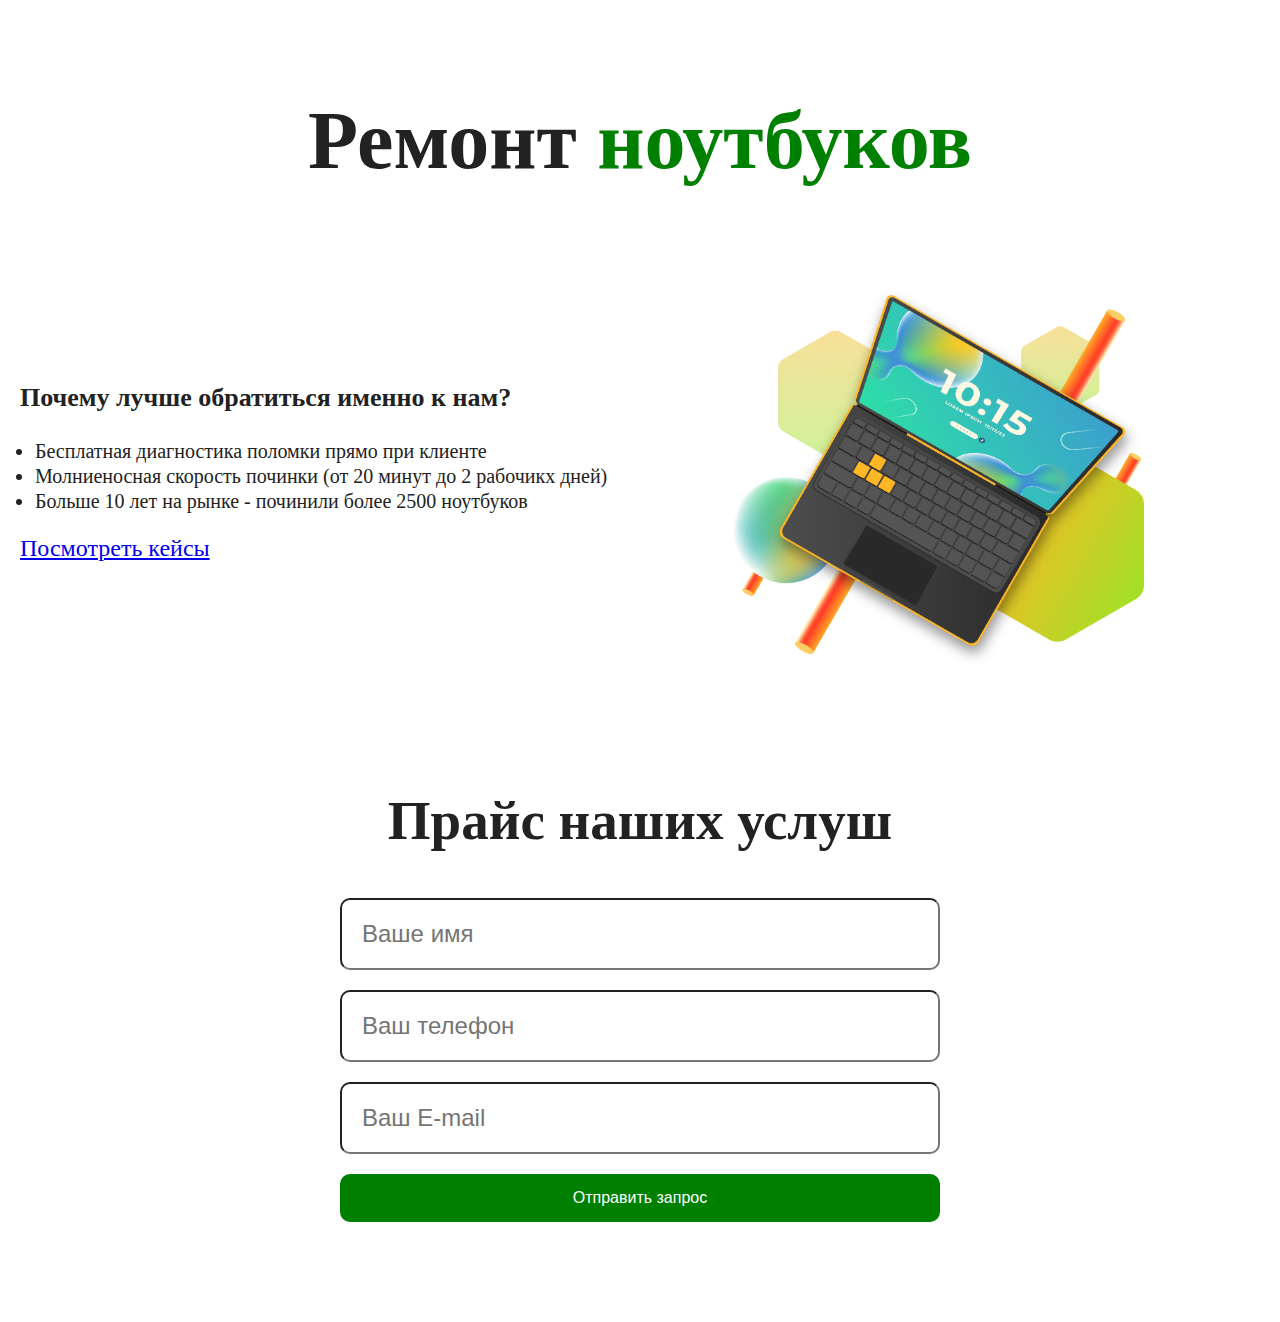
==== index.html @ cd49e436 "ДЗ2" ====
<!DOCTYPE html>
<html lang="ru">
<head>
  <meta charset="UTF-8">
  <meta http-equiv="X-UA-Compatible" content="IE=edge">
  <meta name="viewport" content="width=device-width, initial-scale=1.0">
  <link rel="stylesheet" href="css/reset.css">
  <link rel="stylesheet" href="css/style.css">
  <title>Document</title>
</head>
<body>
  <header class="header"></header>
  <main class="main">

    <section class="intro">
      <div class="wrapper">
        <h1 class="intro__title">Ремонт <span class="intro__spn">ноутбуков</span></h1>
        <div class="intro__block">
          <div class="intro__texts">
            <h2 class="intro__texts-title">Почему лучше обратиться именно к нам?</h2>
            <ul class="intro__texts-list">
              <li class="intro__texts-item">Бесплатная диагностика поломки прямо при клиенте</li>
              <li class="intro__texts-item">Молниеносная скорость починки (от 20 минут до 2 рабочикх дней)</li>
              <li class="intro__texts-item">Больше 10 лет на рынке - починили более 2500 ноутбуков</li>
            </ul>
            <a href="#!" class="intro__texts-link">Посмотреть кейсы</a>
          </div>
          <img src="img/image2.png" alt="Ремонт ноутбуков" class="intro__img">
        </div>
      </div>
    </section>

    <section class="form">
      <div class="wrapper">
        <h2 class="form__title">Прайс наших услуш</h2>
          <form action="#!" class="form__body">
            <input type="text" class="form__input" placeholder="Ваше имя">
            <input type="tel" class="form__input" placeholder="Ваш телефон">
            <input type="email" class="form__input" placeholder="Ваш E-mail">
            <input type="button" class="form__btn" value="Отправить запрос">
          </form>
      </div>
    </section>

  </main>
  <footer class="footer"></footer>
</body>
</html>
---- css/style.css ----
html {
  -webkit-box-sizing: border-box;
          box-sizing: border-box;
}
*, *::before, *::after {
  -webkit-box-sizing: inherit;
          box-sizing: inherit;
}

.wrapper {
  max-width: 1240px;
  margin: 0 auto;
}

.intro {
  padding: 100px 0;
}

.intro__title {
  text-align: center;
  font-size: 82px;
  font-weight: 700;
  margin-bottom: 70px;
}

.intro__spn {
  color:green;
}

.intro__block {
  display: flex;
  flex-wrap: wrap;
  justify-content: space-between;
  align-items: center;
}

.intro__texts {
  width: 48%;
}

.intro__img {
  width: 52%;
}

.intro__texts-title {
  font-size: 26px;
  font-weight: 700;
  margin-bottom: 30px;
}

.intro__texts-list {
  margin-left: 15px;
}

.intro__texts-item {
  font-size: 20px;
  margin-bottom: 5px;
}

.intro__texts-item:last-child {
  margin-bottom: 0;
}

.intro__texts-link {
  display: inline-block;
  margin-top: 25px;
  font-size: 24px;
}

.form {
  margin-bottom: 100px;
}

.form__title {
  font-size: 55px;
  font-weight: 700;
  text-align: center;
  margin-bottom: 50px;
}

.form__body {
  display: flex;
  flex-direction: column;
  align-items: center;
  flex-wrap: wrap;
}

.form__input {
  padding: 20px 0px 20px 20px;
  font-size: 24px;
  min-width: 600px;
  font-weight: 500;
  border-radius: 10px;
  margin-bottom: 20px;
}

.form__btn {
  min-width: 600px;
  text-align: center;
  padding: 15px 0;
  border-radius: 10px;
  background: green;
  color: white;
  border: none;
  transition: 0.2s all;
}

.form__btn:hover {
  background: darkgreen;
}
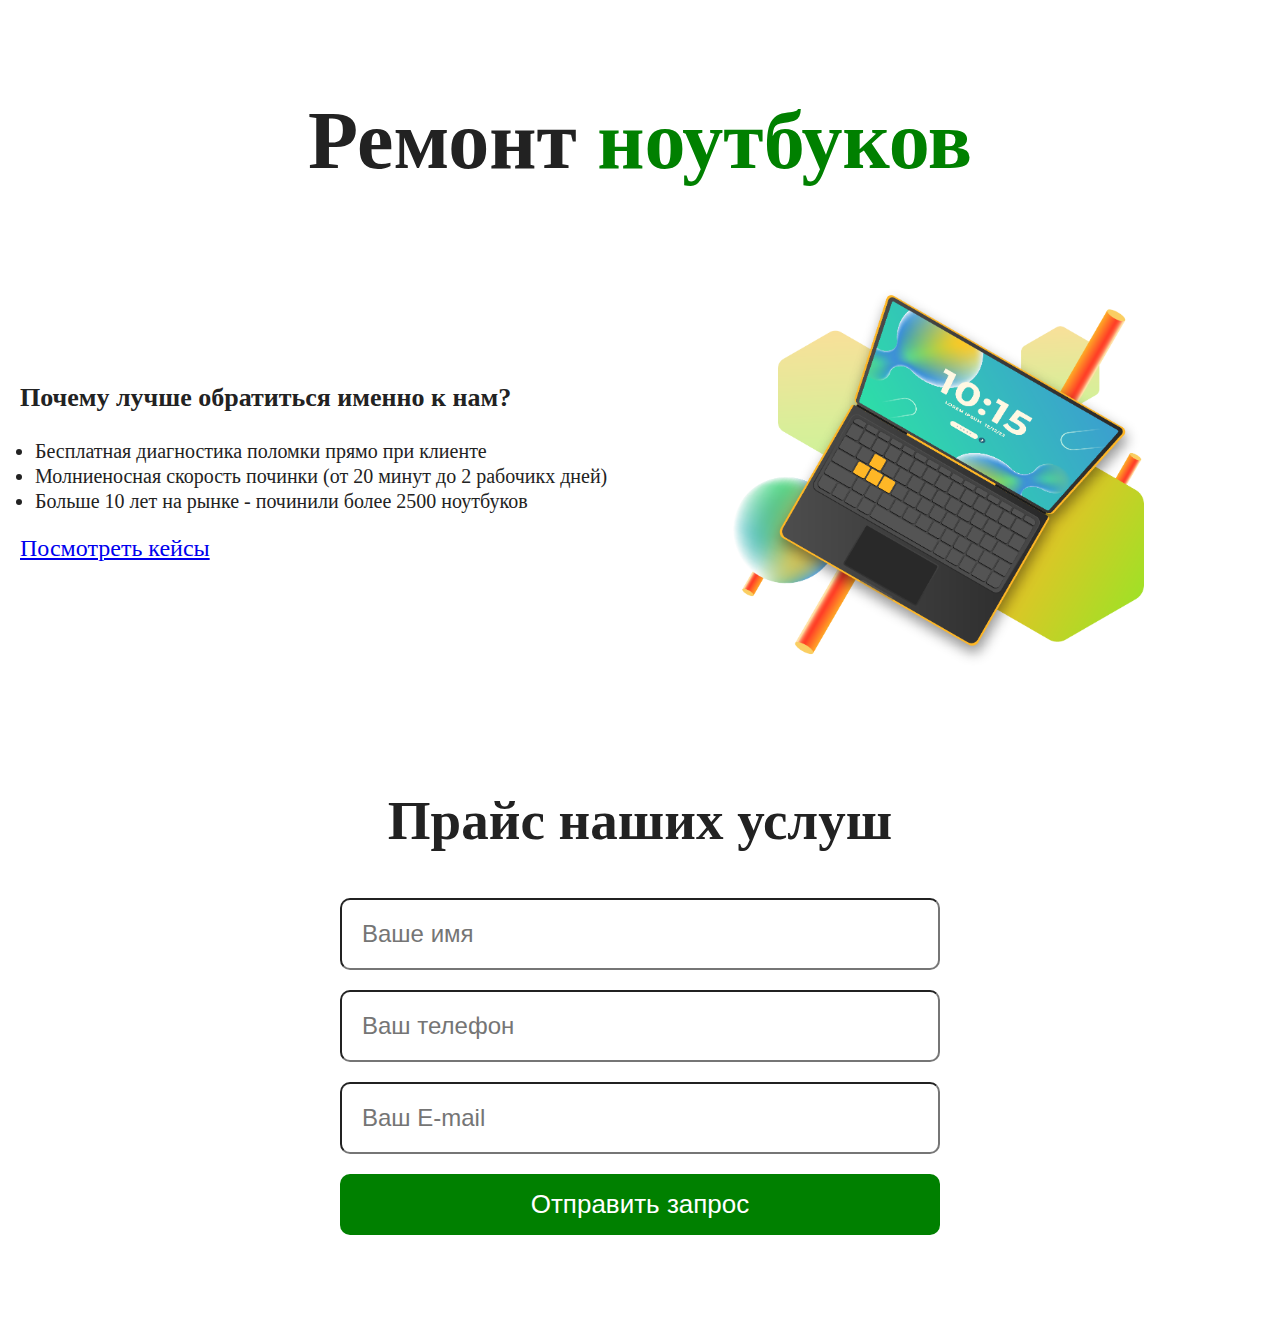
==== commit ef654113: "t" ====
--- a/index.html
+++ b/index.html
@@ -40,6 +40,7 @@
             <input type="button" class="form__btn" value="Отправить запрос">
           </form>
       </div>
+      
     </section>
 
   </main>
--- a/css/style.css
+++ b/css/style.css
@@ -97,6 +97,7 @@
 .form__btn {
   min-width: 600px;
   text-align: center;
+  font-size: 26px;
   padding: 15px 0;
   border-radius: 10px;
   background: green;
